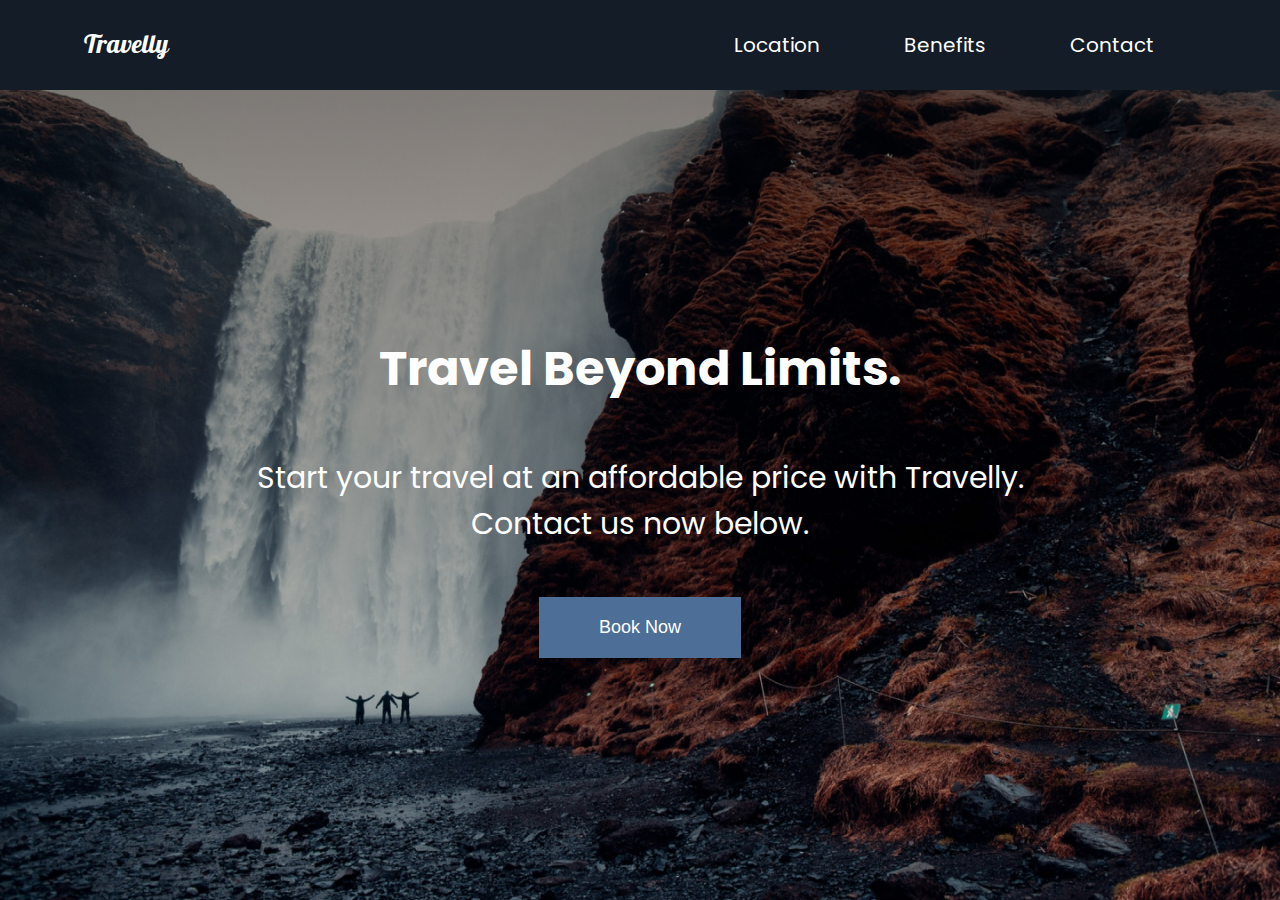
==== index.html @ 30d03975 "Nav and Hero" ====
<!DOCTYPE html>
<html lang="en">

    <head>
        <meta charset="UTF-8" />
        <meta http-equiv="X-UA-Compatible" content="IE=edge" />
        <meta name="viewport" content="width=device-width, initial-scale=1.0">
        <meta name="description" content="Travel is a travel agency website that helps you pick out your vacations." />

        <meta name="robots" content="index,follow" />
        <link rel="icon" href="./icons/travel.svg" />
        <link rel="preconnect" href="https://fonts.googleapis.com">
        <link rel="preconnect" href="https://fonts.gstatic.com" crossorigin>
        <link href="https://fonts.googleapis.com/css2?family=Pattaya&family=Poppins:wght@400;500&display=swap"
            rel="stylesheet">
        <link rel="stylesheet" href="./style.css" />
        <title>Travelly | Travelling Agency</title>
    </head>

    <body>
        <header class="main-head">
            <nav>
                <h1 id="Logo">Travelly</h1>
                <ul>
                    <li><a href="#locations">Location</a></li>
                    <li><a href="#benefits">Benefits</a></li>
                    <li><a href="#contact">Contact</a></li>
                </ul>
            </nav>
        </header>
        <section class="hero">
            <h2>Travel Beyond Limits.</h2>
            <h3>
                Start your travel at an affordable price with Travelly.<br> Contact us now below.
            </h3>
            <button>Book Now</button>
        </section>
    </body>

</html>
---- style.css ----
/*Global style */
* {
  margin: 0;
  padding: 0;
  box-sizing: border-box;
}

html {
  font-size: 62.5%;
}
body{
  font-family: "Poppins",sans-serif;
}

h1 {
  font-size: 2.6rem;
}
li,
button,
label,
input,
p {
  font-size: 2rem;
}
h2 {
  font-size: 4.8rem;
}
h3 {
  font-size: 3rem;
  font-weight: normal;
}
h4,
h5 {
  font-size: 2rem;
}
a {
  color: white;
  text-decoration: none;
}
button{
  padding: 2rem 6rem;
  background: #4c6e97;
  border: none;
  color: white;
  font-size: 1.8rem;
  cursor: pointer;
}

/* Nav section with Hero */

.main-head {
  background-color: #131c27;
  color: white;
}
nav {
  display: flex;
  width: 90%;
  margin: auto;
  padding: 2rem;
  min-height: 10vh;
  align-items: center;
  flex-wrap: wrap;
}

nav ul {
  display: flex;
  flex: 1 1 40rem;
  justify-content: space-around;
  align-items: center;
  list-style: none;
}
#Logo {
  flex: 2 1 40rem;
  font-family: "Pattaya",sans-serif;
  font-weight: 400;
}

.hero{
  min-height: 90vh;
  background: linear-gradient(rgba(0,0,0,0.5),transparent),url('./img/landing-page.jpg');
  background-repeat: no-repeat;
  background-size: cover;
  background-position: center;
  color: white;
  display: flex;
  flex-direction: column;
  justify-content: center;
  align-items: center;
  text-align: center;
}
.hero h3{
  padding: 5rem;
}

@media  screen and (max-width:932px) {
  html{
    font-size: 45%;
  }
  nav{
    text-align: center;
  }
  #Logo{
    padding: 2rem;
  }
}
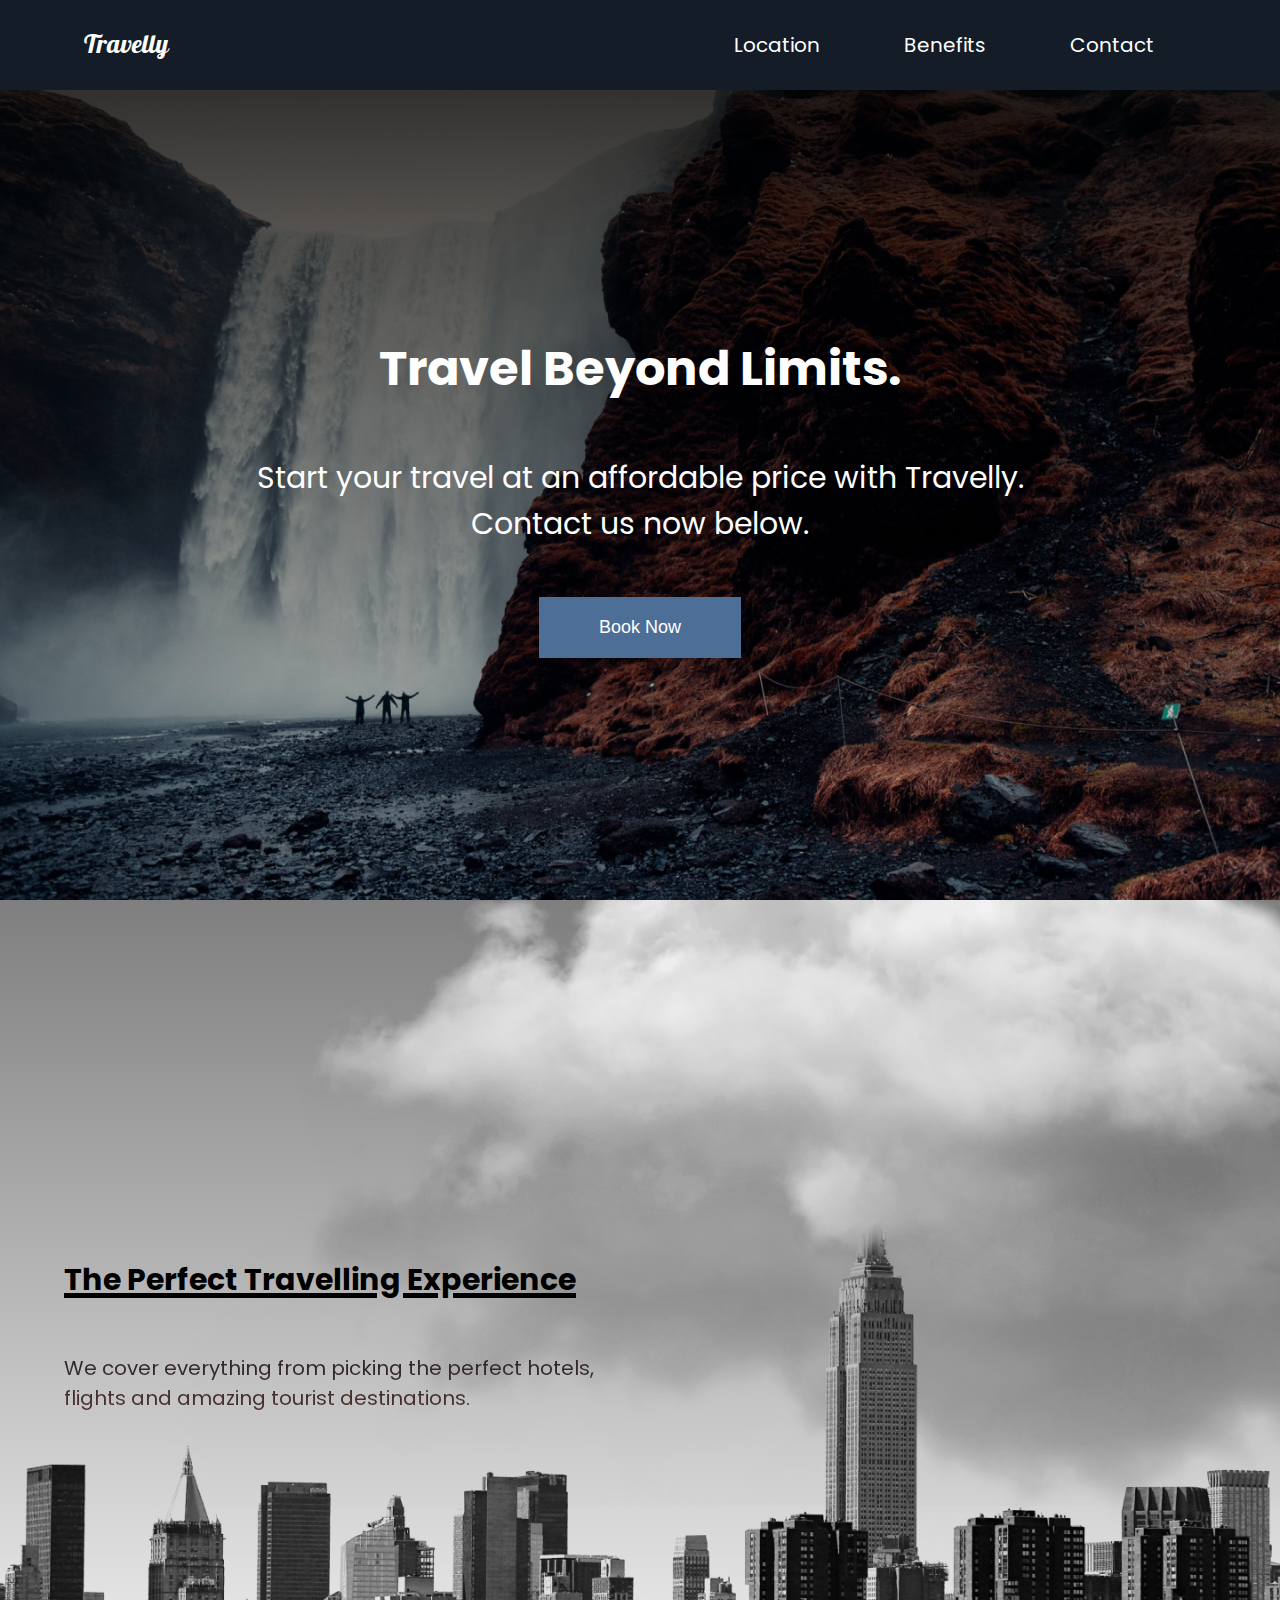
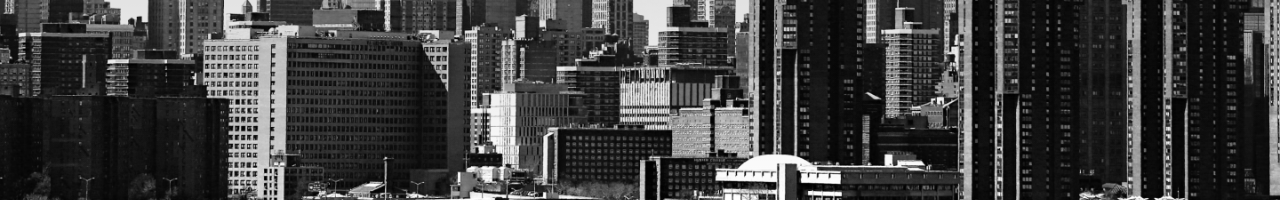
==== commit e5cd8ef8: "Location section update" ====
--- a/index.html
+++ b/index.html
@@ -18,6 +18,7 @@
     </head>
 
     <body>
+        <!--Nav Section Start-->
         <header class="main-head">
             <nav>
                 <h1 id="Logo">Travelly</h1>
@@ -28,6 +29,9 @@
                 </ul>
             </nav>
         </header>
+        <!--Nav Section Ends-->
+       
+        <!--Hero Section Start-->
         <section class="hero">
             <h2>Travel Beyond Limits.</h2>
             <h3>
@@ -35,6 +39,19 @@
             </h3>
             <button>Book Now</button>
         </section>
+        <!--Hero Section Ends-->
+
+        <!--City Section Start-->
+        <section id="locations">
+            <header class="locations-head">
+                <h2>The Perfect Travelling Experience</h2>
+                <h3>We cover everything from picking the perfect hotels, <br />
+                flights and amazing tourist destinations.</h3>
+                <img src="./img/cloud.png" class="moving-cloud-1 cloud" />
+                <img src="./img/cloud.png" class="moving-cloud-2 cloud" />
+            </header>
+        </section>
+        <!--City Section Ends-->
     </body>
 
 </html>--- a/style.css
+++ b/style.css
@@ -8,8 +8,8 @@
 html {
   font-size: 62.5%;
 }
-body{
-  font-family: "Poppins",sans-serif;
+body {
+  font-family: "Poppins", sans-serif;
 }
 
 h1 {
@@ -31,13 +31,13 @@
 }
 h4,
 h5 {
-  font-size: 2rem;
+  font-size: 2.8rem;
 }
 a {
   color: white;
   text-decoration: none;
 }
-button{
+button {
   padding: 2rem 6rem;
   background: #4c6e97;
   border: none;
@@ -51,6 +51,9 @@
 .main-head {
   background-color: #131c27;
   color: white;
+  position: sticky;
+  top: 0px;
+  z-index: 3;
 }
 nav {
   display: flex;
@@ -71,13 +74,14 @@
 }
 #Logo {
   flex: 2 1 40rem;
-  font-family: "Pattaya",sans-serif;
+  font-family: "Pattaya", sans-serif;
   font-weight: 400;
 }
 
-.hero{
+.hero {
   min-height: 90vh;
-  background: linear-gradient(rgba(0,0,0,0.5),transparent),url('./img/landing-page.jpg');
+  background: linear-gradient(rgba(0, 0, 0, 0.8), transparent),
+    url("./img/landing-page.jpg");
   background-repeat: no-repeat;
   background-size: cover;
   background-position: center;
@@ -88,18 +92,71 @@
   align-items: center;
   text-align: center;
 }
-.hero h3{
+.hero h3 {
   padding: 5rem;
 }
 
-@media  screen and (max-width:932px) {
-  html{
+/* The location sections */
+#locations {
+  min-height: 100vh;
+  background: linear-gradient(rgba(0, 0, 0, 0.5), transparent),
+    url("./img/new-york-page.png");
+  background-size: cover;
+  background-position: center;
+  display: flex;
+  align-items: center;
+  position: relative;
+  overflow: hidden;
+}
+
+.locations-head {
+  width: 90%;
+  margin: auto;
+  /*Testing margin width
+  background: lightblue;
+  */
+}
+
+.locations-head h2 {
+  font-size: 3rem;
+  padding: 1rem 0rem;
+  text-decoration: underline;
+  text-decoration-thickness: 0.5rem;
+}
+
+.locations-head h3 {
+  font-size: 2rem;
+  padding: 4rem 0rem;
+  background: linear-gradient(#131c27, #663b34);
+  background-clip: text;
+  -webkit-text-fill-color: transparent;
+}
+
+/*Clouds */
+.cloud {
+  position: absolute;
+  top: 0%;
+  right: 0%;
+}
+/*
+.moving-cloud-1 {
+}
+*/
+.moving-cloud-2 {
+  top: 20%;
+  z-index: -1;
+  opacity: 0.6;
+}
+
+/* The media query */
+@media screen and (max-width: 932px) {
+  html {
     font-size: 45%;
   }
-  nav{
+  nav {
     text-align: center;
   }
-  #Logo{
+  #Logo {
     padding: 2rem;
   }
-}+}
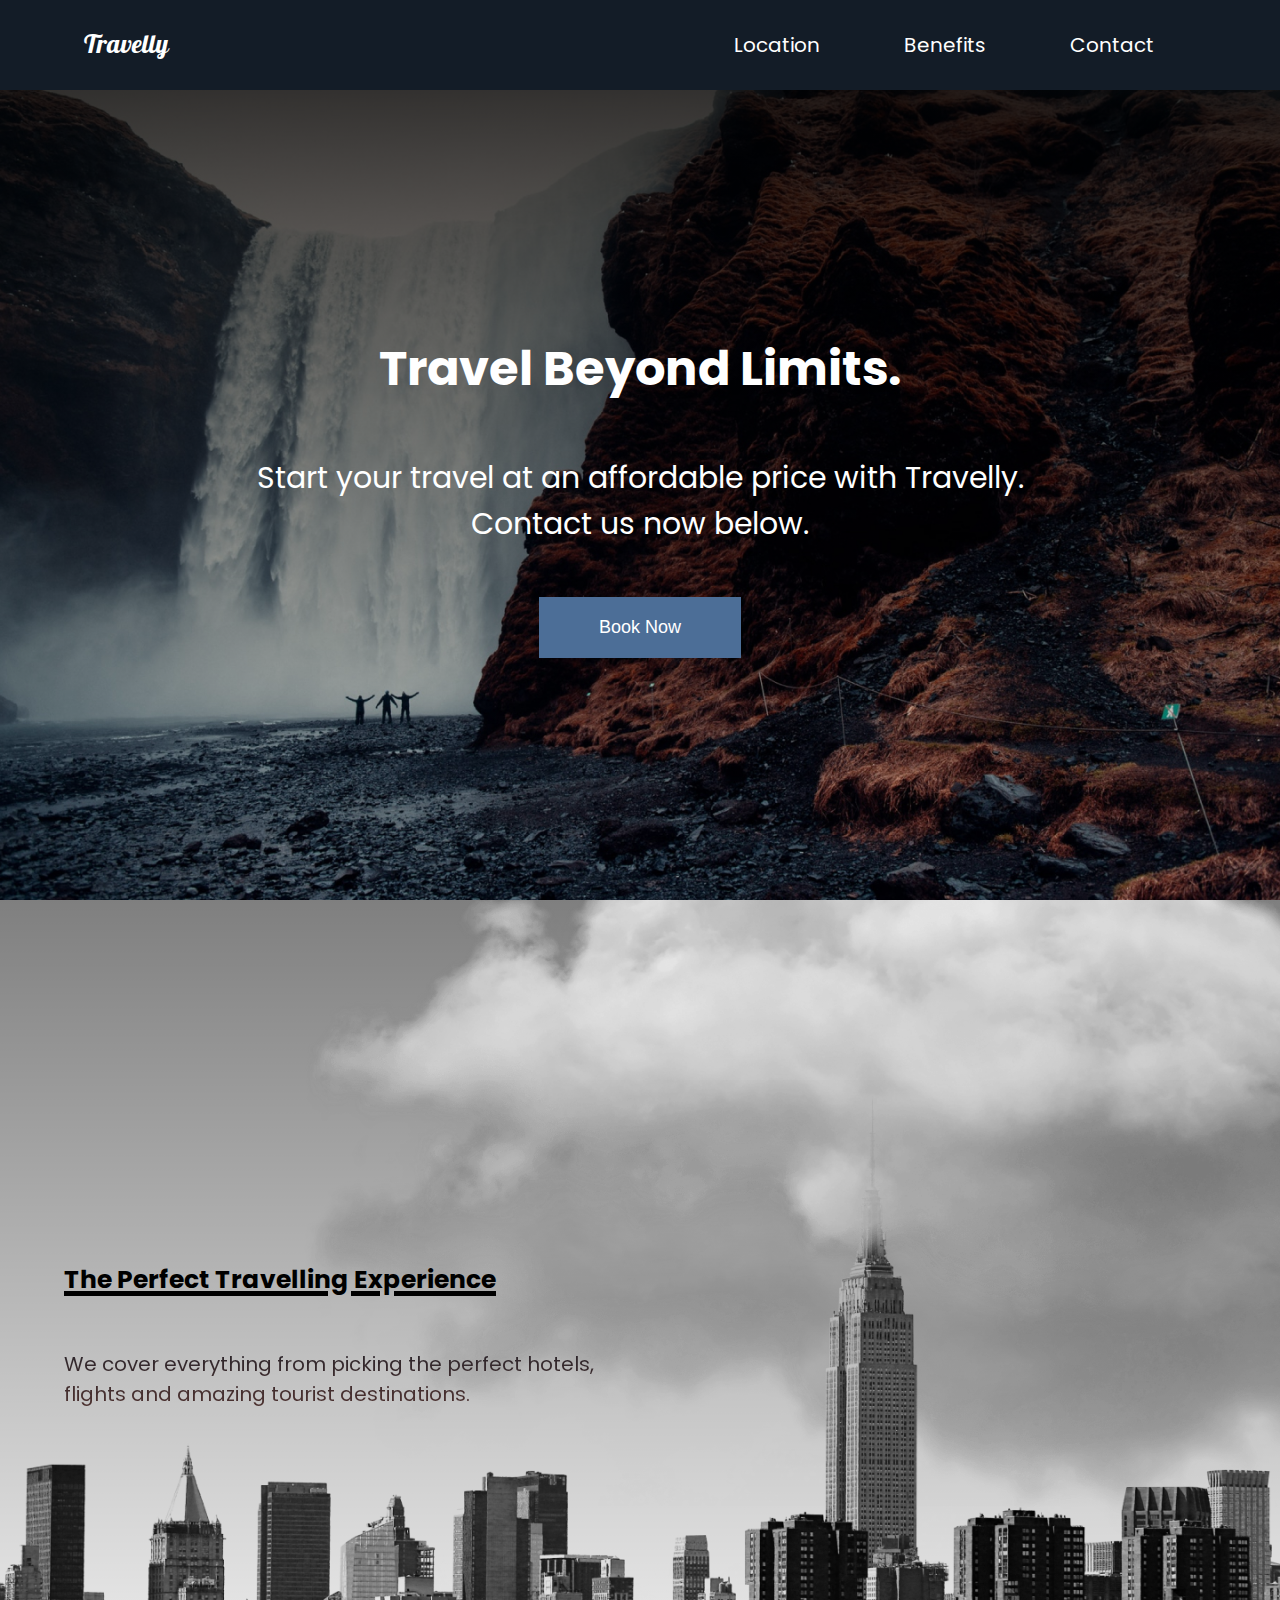
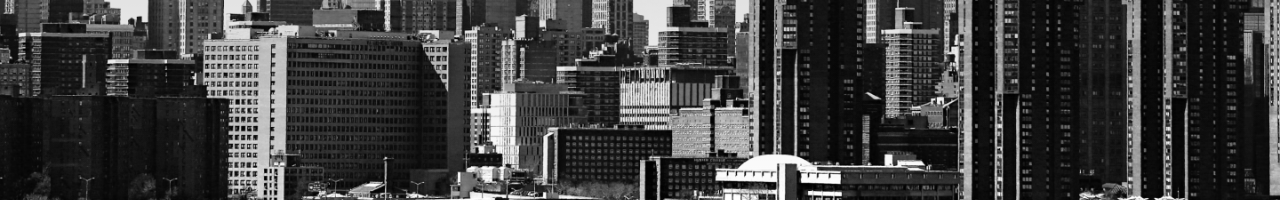
==== commit 55d6c223: "location section done" ====
--- a/index.html
+++ b/index.html
@@ -44,11 +44,12 @@
         <!--City Section Start-->
         <section id="locations">
             <header class="locations-head">
+                <img src="./img/cloud.png" class="moving-cloud-1 cloud" />
+                <img src="./img/cloud.png" class="moving-cloud-2 cloud" />
                 <h2>The Perfect Travelling Experience</h2>
                 <h3>We cover everything from picking the perfect hotels, <br />
                 flights and amazing tourist destinations.</h3>
-                <img src="./img/cloud.png" class="moving-cloud-1 cloud" />
-                <img src="./img/cloud.png" class="moving-cloud-2 cloud" />
+
             </header>
         </section>
         <!--City Section Ends-->
--- a/style.css
+++ b/style.css
@@ -44,6 +44,10 @@
   color: white;
   font-size: 1.8rem;
   cursor: pointer;
+}
+
+button:hover {
+  background: #27394e;
 }
 
 /* Nav section with Hero */
@@ -118,7 +122,7 @@
 }
 
 .locations-head h2 {
-  font-size: 3rem;
+  font-size: 2.5rem;
   padding: 1rem 0rem;
   text-decoration: underline;
   text-decoration-thickness: 0.5rem;
@@ -138,14 +142,26 @@
   top: 0%;
   right: 0%;
 }
-/*
+
 .moving-cloud-1 {
+  opacity: 0.9;
+  animation: cloudAnimation 4s infinite alternate ease-in-out;
 }
-*/
+
 .moving-cloud-2 {
   top: 20%;
   z-index: -1;
   opacity: 0.6;
+  animation: cloudAnimation 5s infinite alternate ease-in-out;
+}
+
+@keyframes cloudAnimation {
+  from {
+    transform: translate(10%, -10%);
+  }
+  to {
+    transform: translate(0%, 0%);
+  }
 }
 
 /* The media query */
@@ -159,4 +175,17 @@
   #Logo {
     padding: 2rem;
   }
+  .cloud {
+    height: 40rem;
+  }
+  .moving-cloud-1 {
+    z-index: -1;
+  }
+  .moving-cloud-2 {
+    z-index: -2;
+  }
+  .locations-head h3 {
+    background: rgba(19, 28, 39, 0.9);
+    -webkit-text-fill-color: white;
+  }
 }
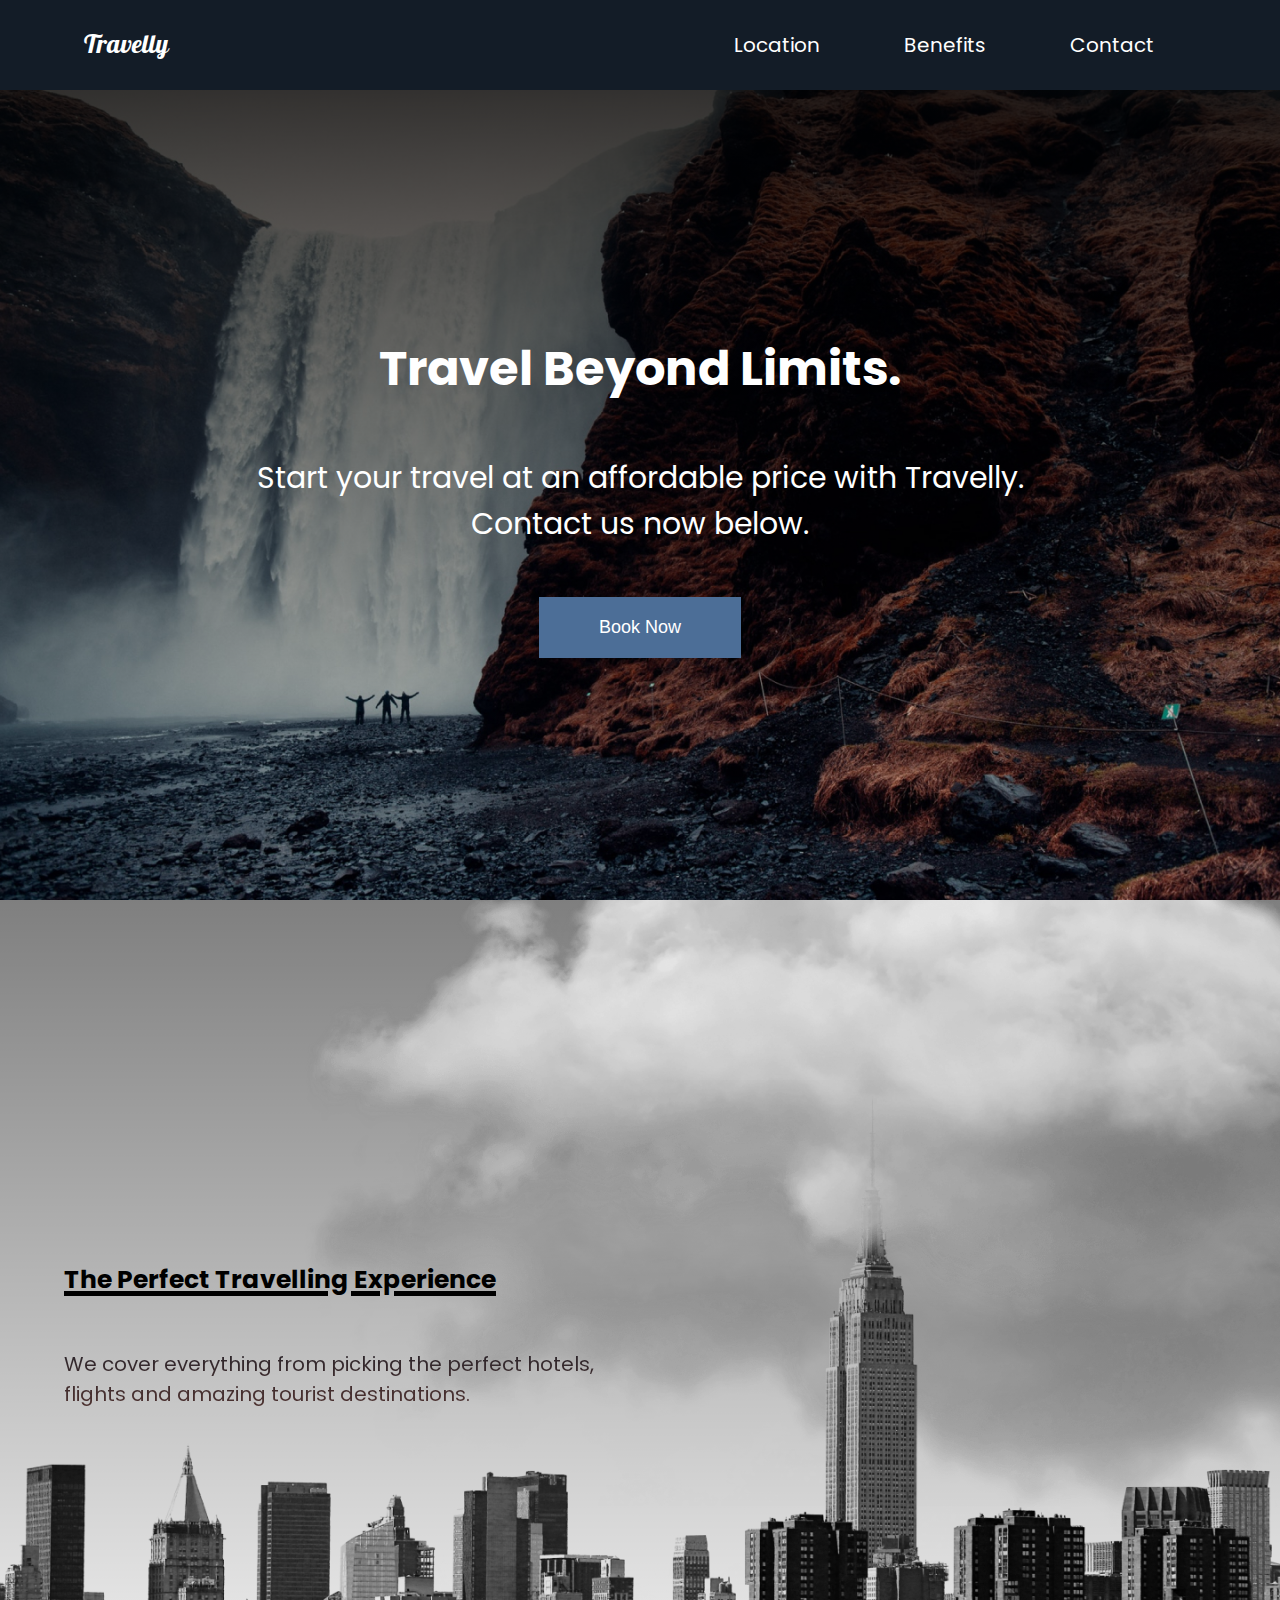
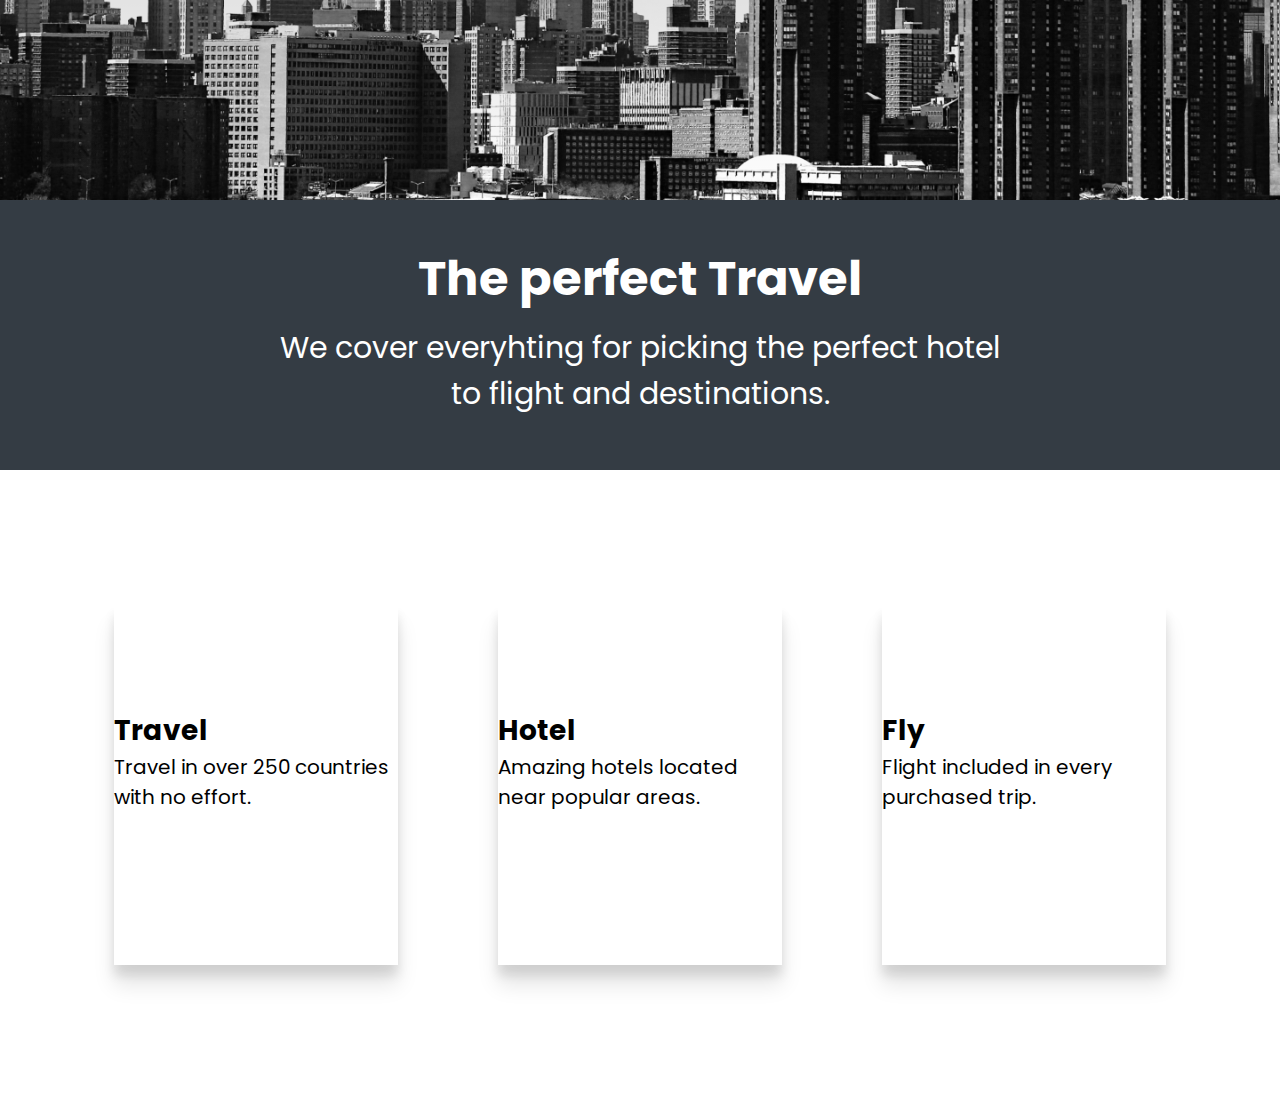
==== commit 7d372cb2: "Benefits section start" ====
--- a/index.html
+++ b/index.html
@@ -49,10 +49,45 @@
                 <h2>The Perfect Travelling Experience</h2>
                 <h3>We cover everything from picking the perfect hotels, <br />
                 flights and amazing tourist destinations.</h3>
-
             </header>
         </section>
         <!--City Section Ends-->
+        
+        <!--Benefits Section-->
+        <section class="benefits">
+            <header class="benefits-head">
+                <h2>The perfect Travel</h2>
+                <h3>
+                    We cover everyhting for picking the perfect hotel <br />
+                    to flight and destinations.
+                </h3>
+            </header>
+            <div class="cards">
+                <div class="card">
+                    <div class="card-icon">
+                        <img src="./icons/route-solid.svg" alt="">
+                    </div>
+                    <h4>Travel</h4>
+                    <p>Travel in over 250 countries with no effort.</p>
+                </div>
+                <div class="card">
+                    <div class="card-icon">
+                        <img src="./icons/bed-solid.svg" alt="">
+                    </div>
+                    <h4>Hotel</h4>
+                    <p>Amazing hotels located near popular areas.</p>
+                </div>
+                <div class="card">
+                    <div class="card-icon">
+                        <img src="./icons/plane-departure-solid.svg" alt="">
+                    </div>
+                    <h4>Fly</h4>
+                    <p>Flight included in every purchased trip.</p>
+                </div>
+            </div>
+        </section>
+        <!--Benefits Section Ends-->
+     
     </body>
 
 </html>--- a/style.css
+++ b/style.css
@@ -164,6 +164,44 @@
   }
 }
 
+/*The Benefits Section */
+.benefits-head {
+  background: #343c44;
+  padding: 3rem;
+  min-height: 30vh;
+  display: flex;
+  flex-direction: column;
+  justify-content: center;
+  align-items: center;
+  color: white;
+  text-align: center;
+}
+
+.benefits-head h3 {
+  padding: 1rem;
+}
+
+.cards {
+  width: 90%;
+  margin: auto;
+  display: flex;
+  min-height: 70vh;
+  align-items: center;
+  flex-wrap: wrap;
+}
+
+.card {
+  /*TEST: background: chocolate; */
+  flex: 1 1 25rem;
+  min-height: 40vh;
+  margin: 2rem 5rem;
+  box-shadow: 0px 10px 10px rgba(0, 0, 0, 0.1), 0px 20px 20px rgba(0, 0, 0, 0.1);
+}
+
+.card img {
+  height: 100px;
+}
+
 /* The media query */
 @media screen and (max-width: 932px) {
   html {
@@ -186,6 +224,6 @@
   }
   .locations-head h3 {
     background: rgba(19, 28, 39, 0.9);
-    -webkit-text-fill-color: white;
-  }
-}
+    -webkit-text-fll-color: white;
+  }
+}
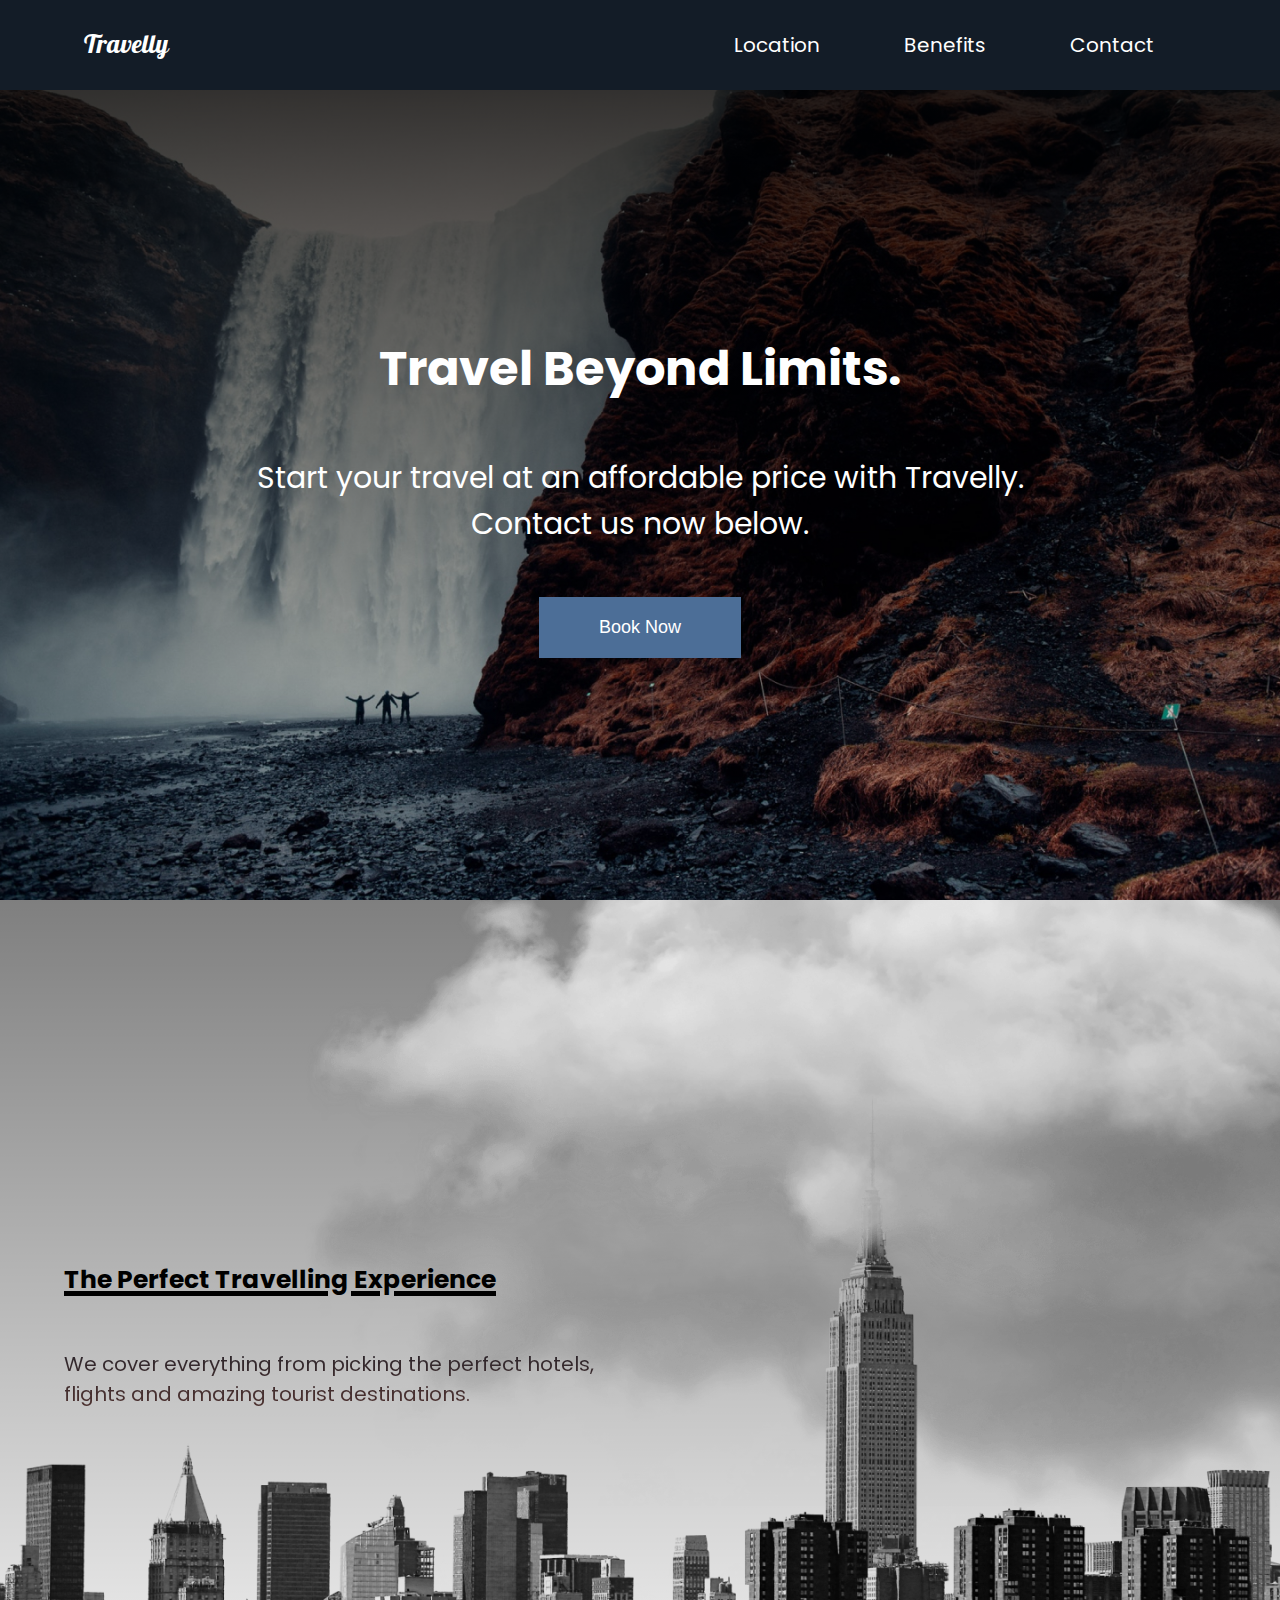
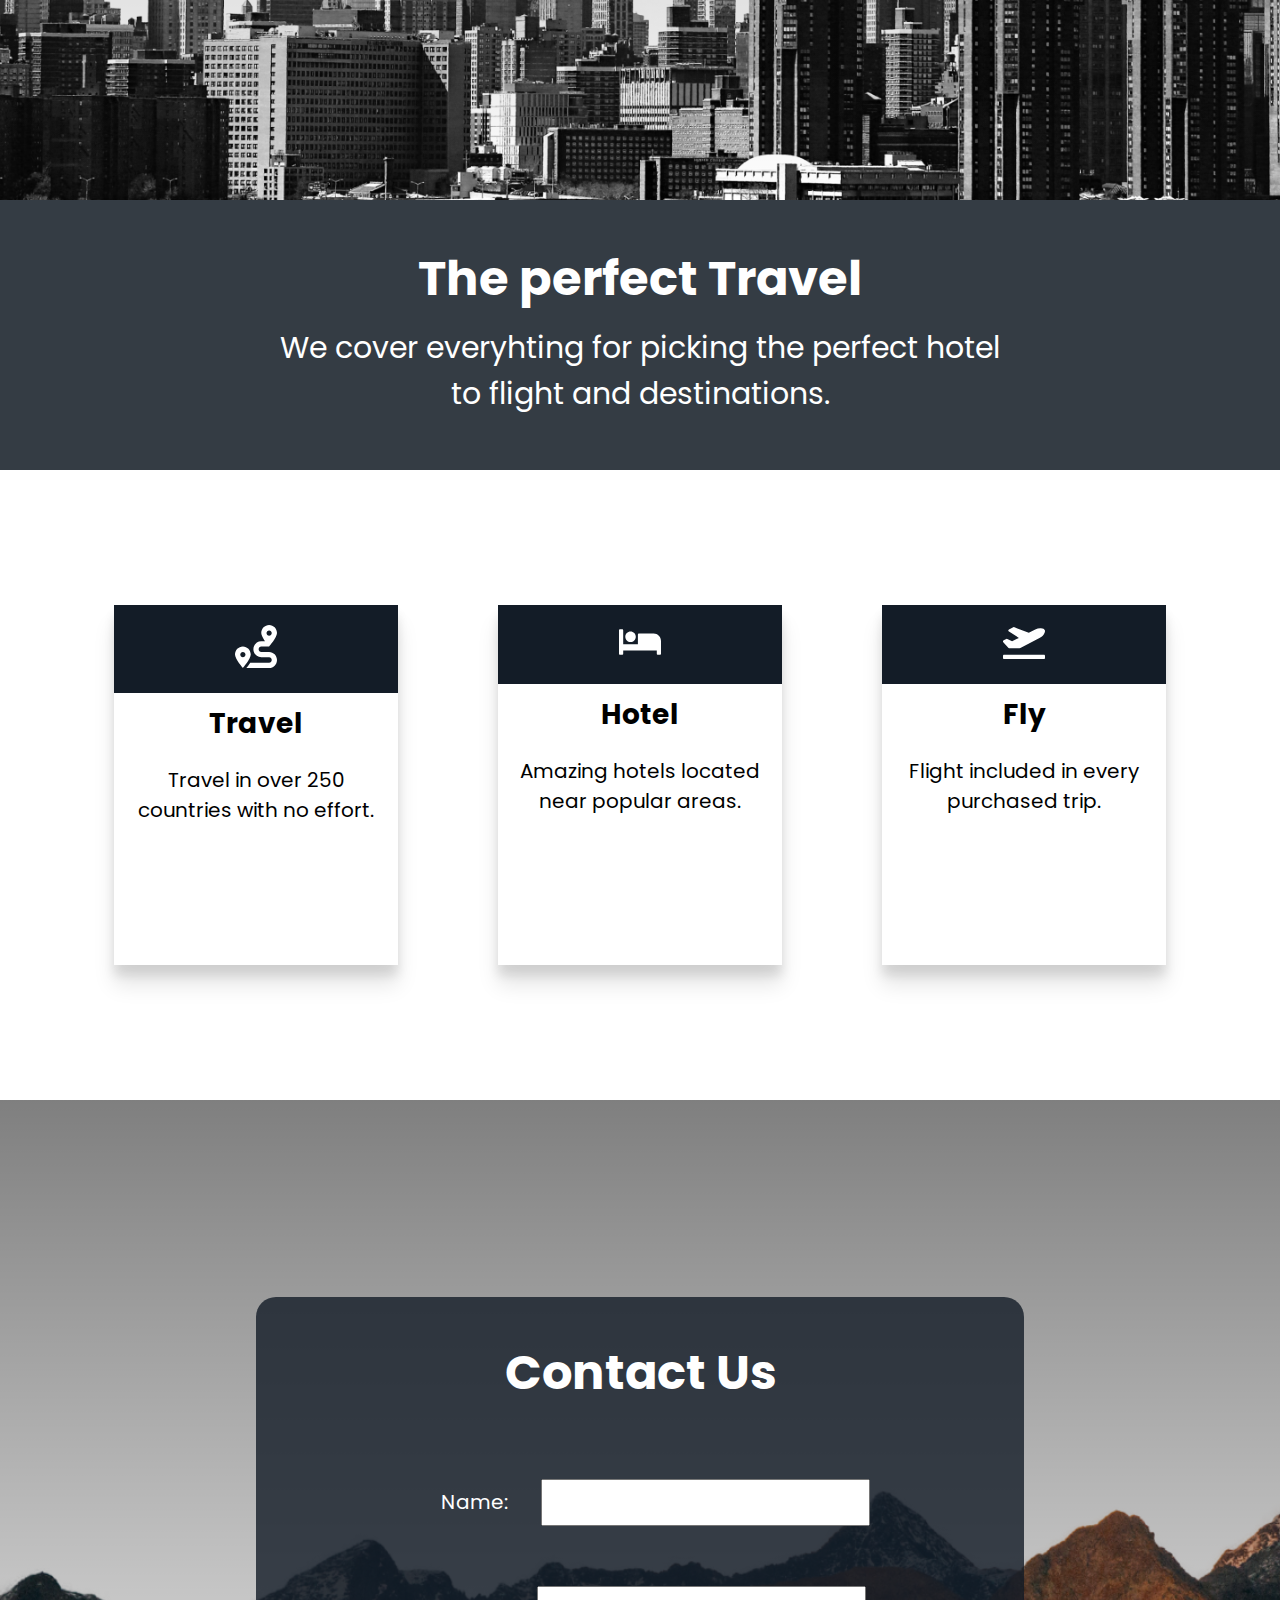
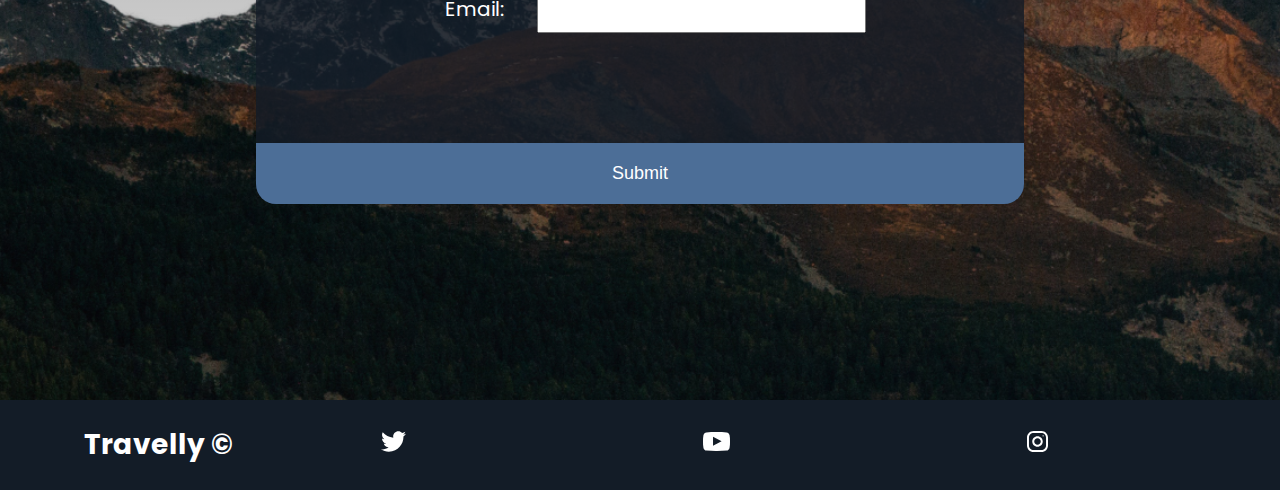
==== commit 569bd559: "Contact Section Added" ====
--- a/index.html
+++ b/index.html
@@ -87,7 +87,45 @@
             </div>
         </section>
         <!--Benefits Section Ends-->
-     
+        
+        <!--Contact Section-->
+        <section id="contact">
+            <div class="form-wrapper">
+                <header class="form-head">
+                    <h2>Contact Us</h2>
+                </header>
+                <form>
+                    <div class="name-form">
+                        <label for="name">Name:</label>
+                        <input type="text" name="name" required />
+                    </div>
+                    <div class="email-form">
+                        <label for="email">Email:</label>
+                        <input type="email" name="email" required />
+                    </div>
+                    <button type="submit">Submit</button>
+                </form>
+            </div>
+        </section>
+        <!--Contact Section end-->
+        <footer>
+            <div class="footer-wrapper">
+                <h5>
+                    Travelly &copy;
+                </h5>
+                <ul>
+                    <li>
+                        <a href="#"><img src="./icons/twitter.svg" alt=""></a>
+                    </li>
+                    <li>
+                        <a href="#"><img src="./icons/youtube.svg" alt=""></a>
+                    </li>
+                    <li>
+                        <a href="#"><img src="./icons/instagram.svg" alt=""></a>
+                    </li>
+                </ul>
+            </div>
+        </footer>
     </body>
 
 </html>--- a/style.css
+++ b/style.css
@@ -192,6 +192,7 @@
 
 .card {
   /*TEST: background: chocolate; */
+  text-align: center;
   flex: 1 1 25rem;
   min-height: 40vh;
   margin: 2rem 5rem;
@@ -199,7 +200,87 @@
 }
 
 .card img {
-  height: 100px;
+  max-width: 15%;
+  margin: 2rem;
+}
+
+.card-icon {
+  background: #131c27;
+}
+
+.card h4,
+.card p {
+  padding: 1rem;
+}
+
+/*Contact Section */
+#contact {
+  min-height: 100vh;
+  background: linear-gradient(rgba(0, 0, 0, 0.5), transparent),
+    url("./img/contact-mountain.png");
+  background-size: cover;
+  background-repeat: no-repeat;
+  display: flex;
+  align-items: center;
+  justify-content: center;
+}
+
+.form-wrapper {
+  background: rgba(19, 28, 39, 0.8);
+  width: 60%;
+  color: white;
+  border-radius: 20px;
+}
+
+.form-head {
+  text-align: center;
+  padding: 4rem;
+}
+
+.name-form,
+.email-form {
+  padding: 3rem;
+  text-align: center;
+}
+
+.form-wrapper label {
+  margin: 0rem 3rem;
+}
+
+.form-wrapper button {
+  width: 100%;
+  padding: 2rem;
+  margin-top: 8rem;
+  border-bottom-left-radius: 20px;
+  border-bottom-right-radius: 20px;
+}
+
+.form-wrapper input {
+  padding: 1rem 3rem;
+}
+
+/*Footer Section */
+footer {
+  color: white;
+  background: rgba(19, 28, 39, 1);
+}
+
+.footer-wrapper {
+  display: flex;
+  padding: 2rem;
+  width: 90%;
+  margin: auto;
+  align-items: center;
+  min-height: 10vh;
+  flex-wrap: wrap;
+}
+
+footer ul {
+  display: flex;
+  list-style: none;
+  flex: 1 1 40rem;
+  justify-content: space-around;
+  align-items: center;
 }
 
 /* The media query */
@@ -226,4 +307,13 @@
     background: rgba(19, 28, 39, 0.9);
     -webkit-text-fll-color: white;
   }
-}
+  .form-wrapper {
+    width: 100%;
+  }
+  footer {
+    text-align: center;
+  }
+  footer h5 {
+    padding-bottom: 3rem;
+  }
+}
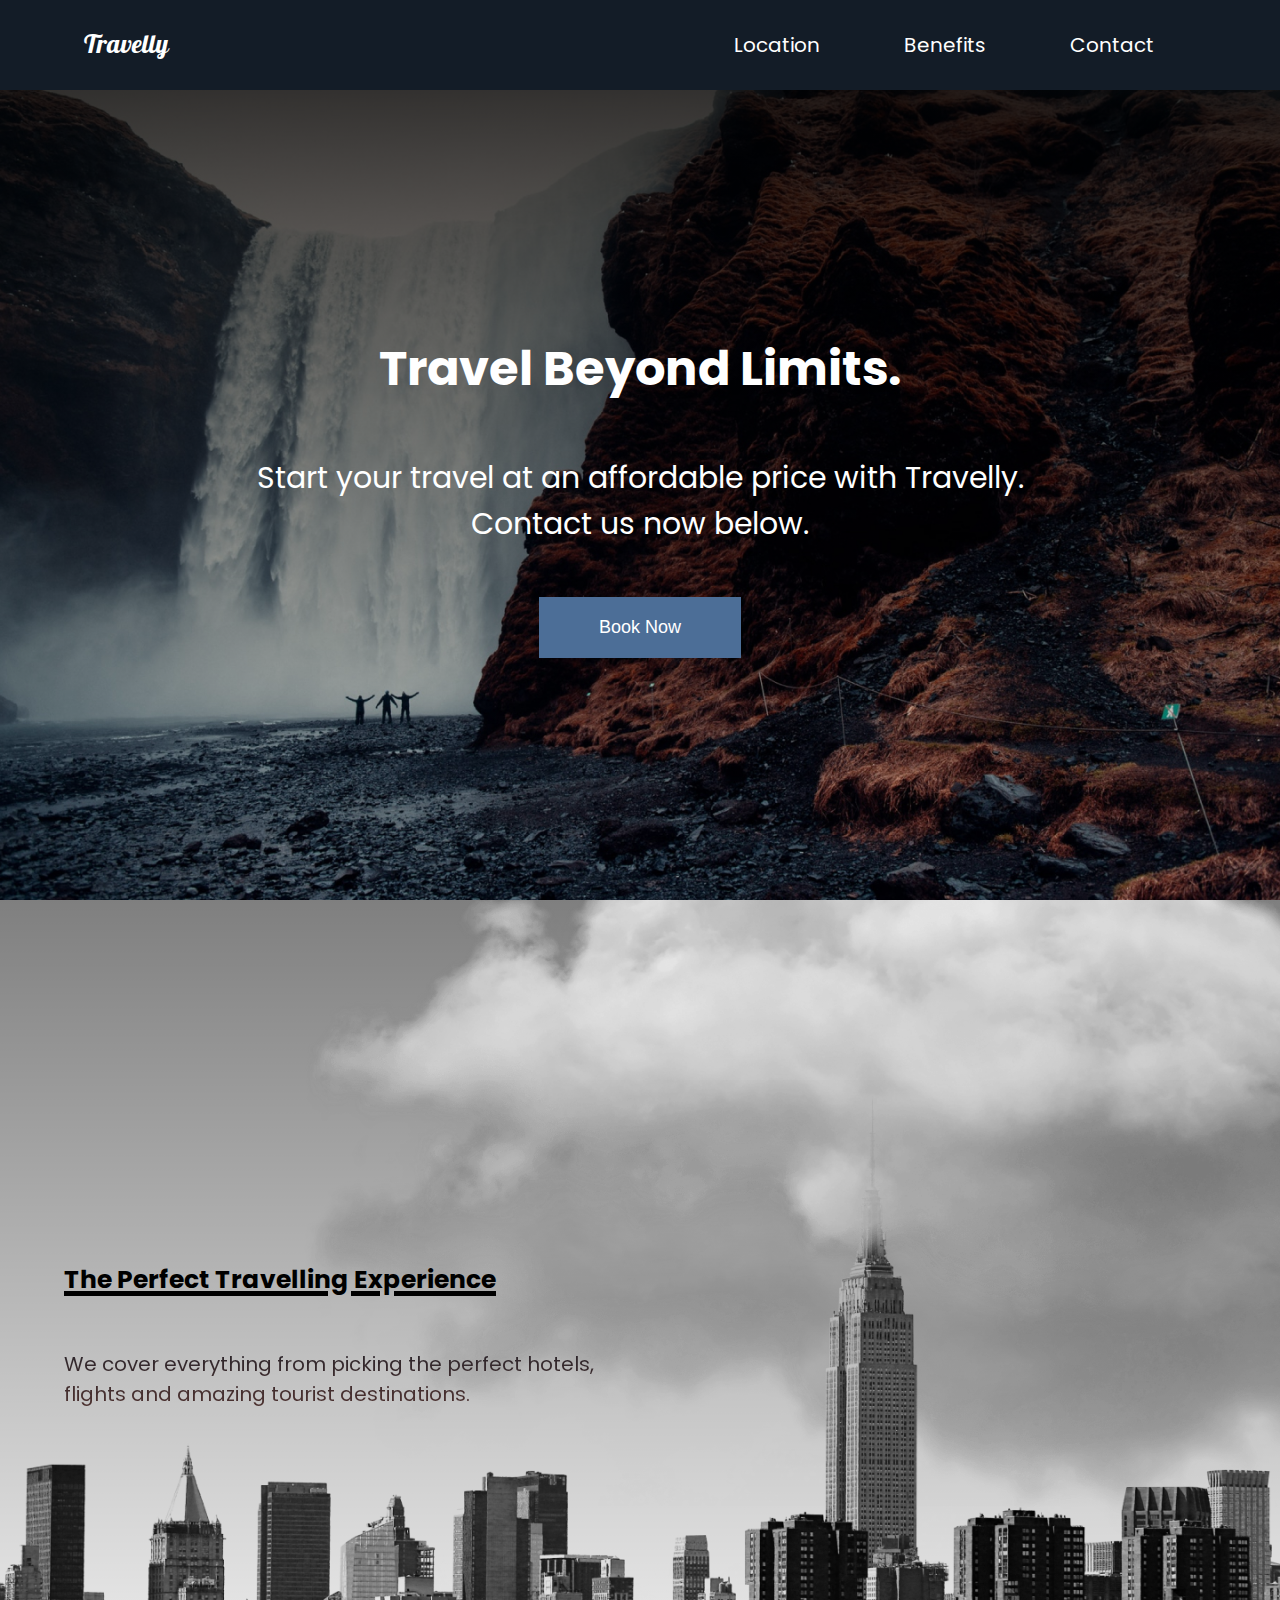
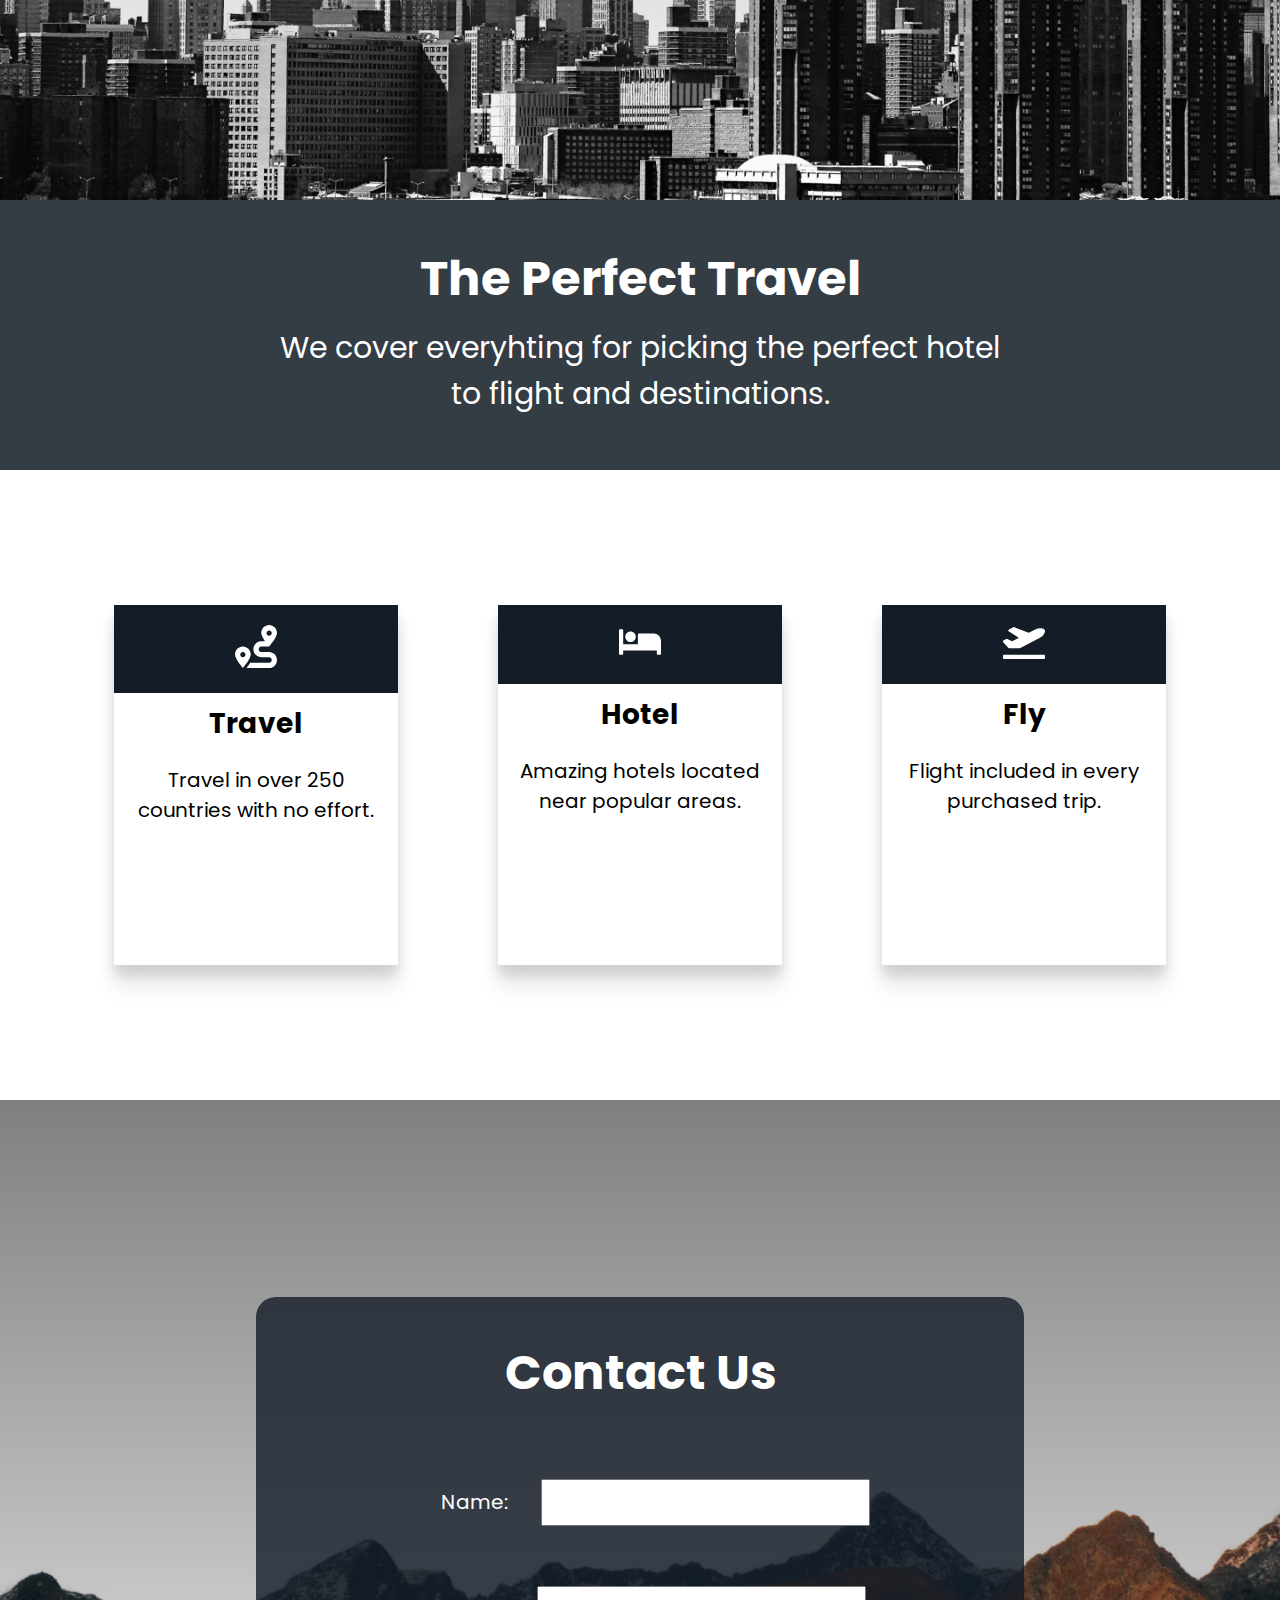
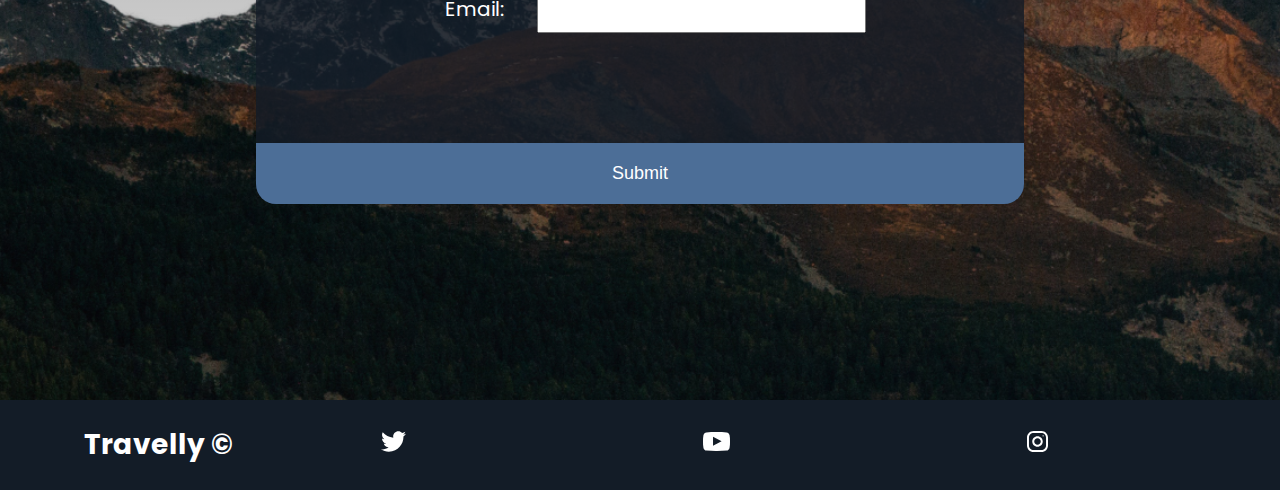
==== commit bccbcb47: "Accesibility and Errors" ====
--- a/index.html
+++ b/index.html
@@ -21,7 +21,11 @@
         <!--Nav Section Start-->
         <header class="main-head">
             <nav>
-                <h1 id="Logo">Travelly</h1>
+                <h1 id="Logo">
+                    <a href="#">
+                        Travelly
+                    </a>
+                </h1>
                 <ul>
                     <li><a href="#locations">Location</a></li>
                     <li><a href="#benefits">Benefits</a></li>
@@ -31,13 +35,18 @@
         </header>
         <!--Nav Section Ends-->
        
+        <main>
         <!--Hero Section Start-->
         <section class="hero">
             <h2>Travel Beyond Limits.</h2>
             <h3>
                 Start your travel at an affordable price with Travelly.<br> Contact us now below.
             </h3>
-            <button>Book Now</button>
+                <a href="./book_now.html">
+                   <button>
+                        Book Now
+                   </button>
+                </a>
         </section>
         <!--Hero Section Ends-->
 
@@ -54,9 +63,9 @@
         <!--City Section Ends-->
         
         <!--Benefits Section-->
-        <section class="benefits">
+        <section id="benefits">
             <header class="benefits-head">
-                <h2>The perfect Travel</h2>
+                <h2>The Perfect Travel</h2>
                 <h3>
                     We cover everyhting for picking the perfect hotel <br />
                     to flight and destinations.
@@ -94,34 +103,44 @@
                 <header class="form-head">
                     <h2>Contact Us</h2>
                 </header>
-                <form>
+                <form action="https://formspree.io/f/xnqlzbll" method="POST"">
                     <div class="name-form">
                         <label for="name">Name:</label>
-                        <input type="text" name="name" required />
+                        <input id="name" type="text" name="name" required />
                     </div>
                     <div class="email-form">
                         <label for="email">Email:</label>
-                        <input type="email" name="email" required />
+                        <input id="email" type="email" name="_replyto" required>
                     </div>
-                    <button type="submit">Submit</button>
+                    <button value="send" type="submit">Submit</button>
                 </form>
             </div>
         </section>
         <!--Contact Section end-->
+        </main>
+
         <footer>
             <div class="footer-wrapper">
                 <h5>
-                    Travelly &copy;
+                    <a href="#">
+                        Travelly &copy;
+                    </a>
                 </h5>
                 <ul>
                     <li>
-                        <a href="#"><img src="./icons/twitter.svg" alt=""></a>
+                        <a href="https://twitter.com/L3O_BARRI3nT0S" title="twitter-social-media" target="_blank" rel="noopener noreferrer">
+                            <img src="./icons/twitter.svg" alt="twitter-social-media">
+                        </a>
                     </li>
                     <li>
-                        <a href="#"><img src="./icons/youtube.svg" alt=""></a>
+                        <a href="https://www.youtube.com/channel/UCnLwo3-caCdv6eOjGzJ0eEg" title="youtube-social-media" target="_blank" rel="noopener noreferrer">
+                            <img src="./icons/youtube.svg" alt="youtube-social-media">
+                        </a>
                     </li>
                     <li>
-                        <a href="#"><img src="./icons/instagram.svg" alt=""></a>
+                        <a href="https://www.instagram.com/leo_barrientos182/" title="instagram-social-media" target="_blank" rel="noopener noreferrer">
+                            <img src="./icons/instagram.svg" alt="instagram-social-media">
+                        </a>
                     </li>
                 </ul>
             </div>
--- a/style.css
+++ b/style.css
@@ -283,6 +283,28 @@
   align-items: center;
 }
 
+/*Button Focus */
+button:focus {
+  background: #2c3f57;
+  outline-style: solid;
+}
+
+/*Error */
+.error {
+  display: ;
+  text-align: center;
+  justify-content: center;
+  margin: auto;
+}
+.error h2 {
+  color: red;
+}
+
+.error h3 {
+  font-size: 2.5rem;
+  padding: 1rem 0rem;
+}
+
 /* The media query */
 @media screen and (max-width: 932px) {
   html {
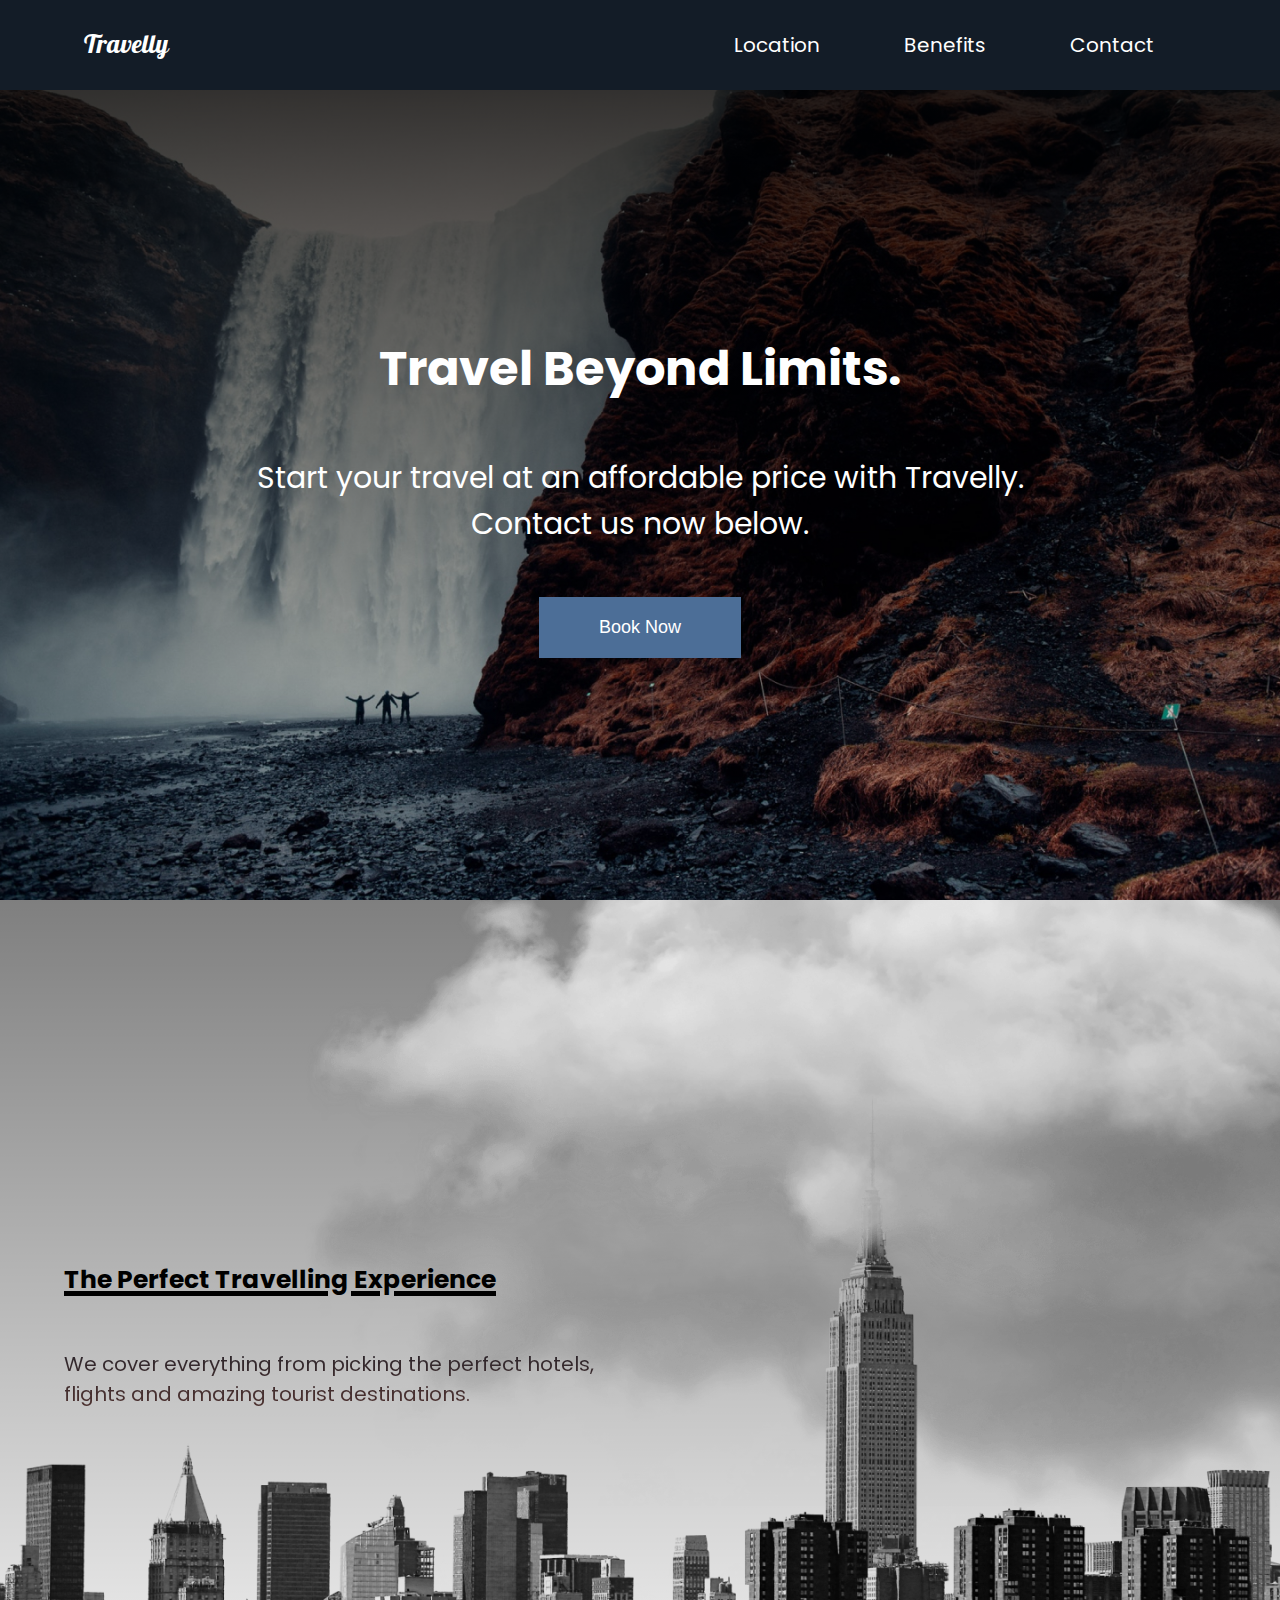
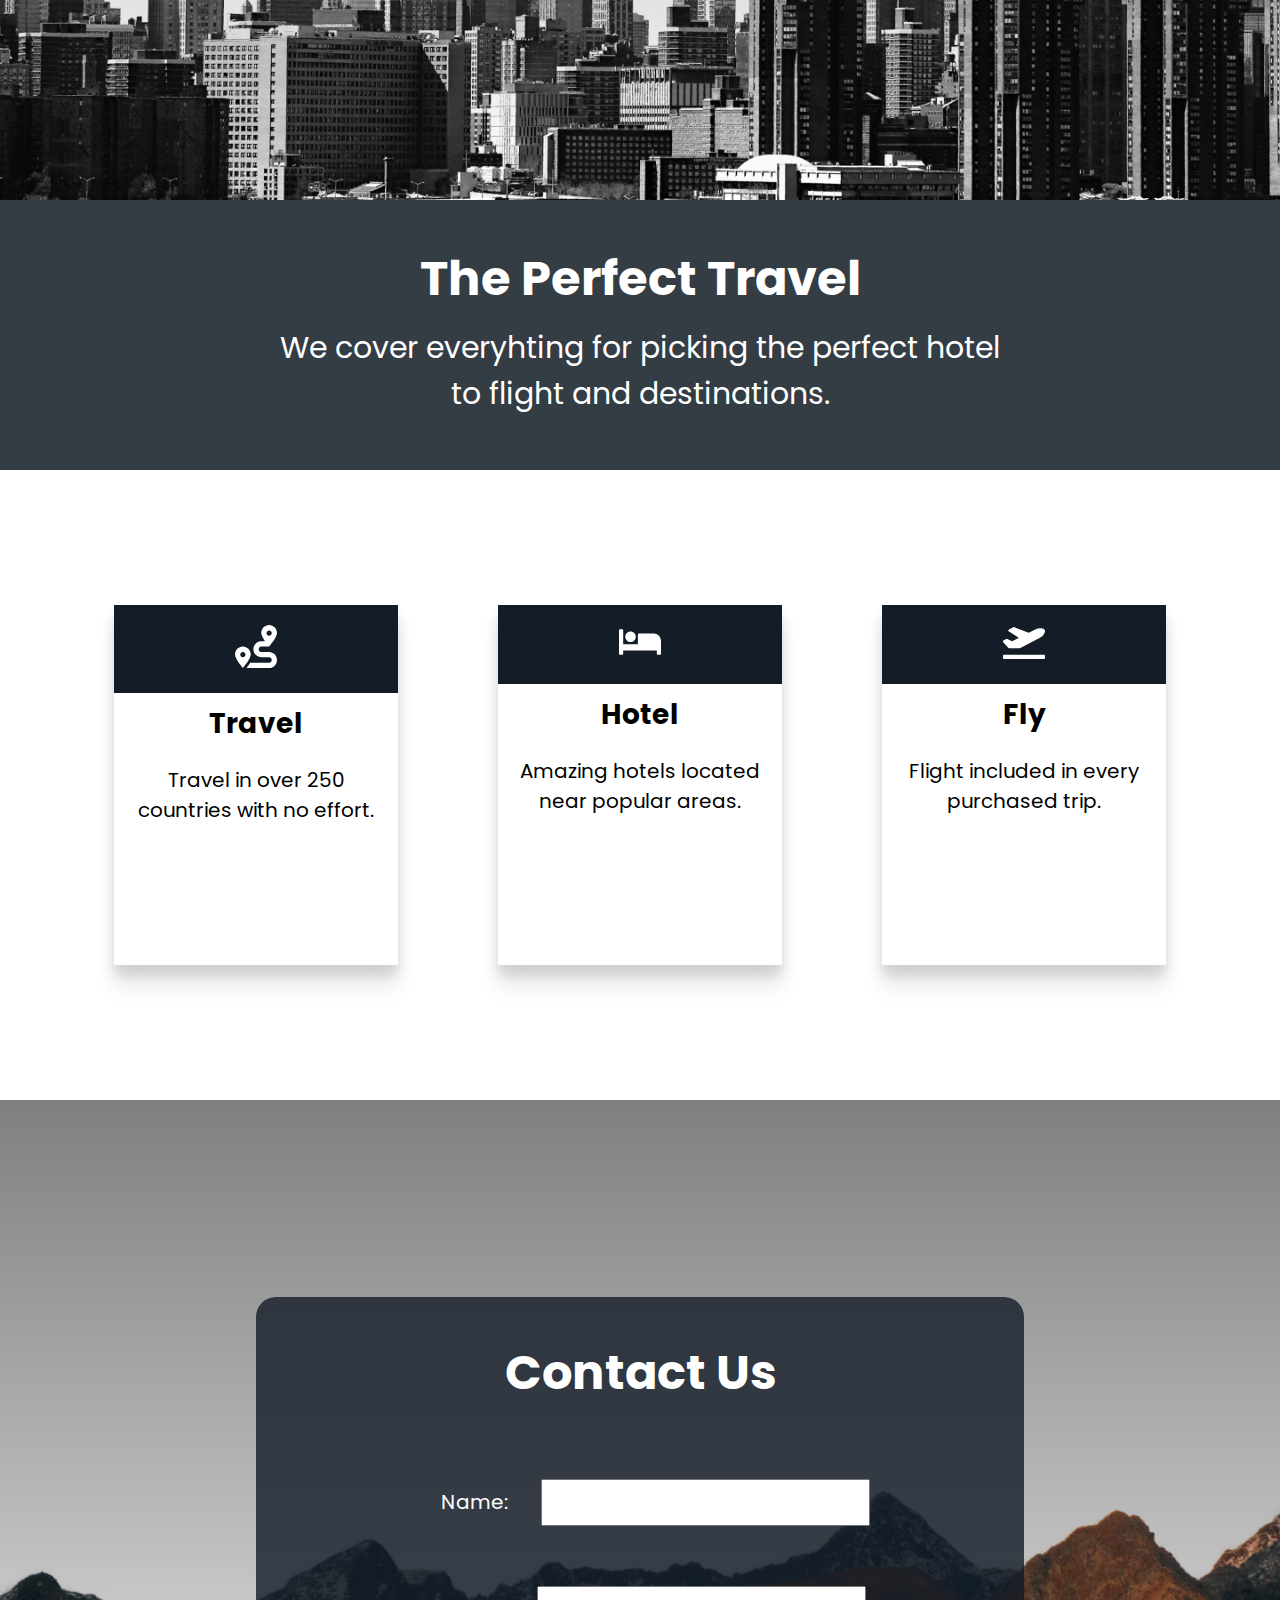
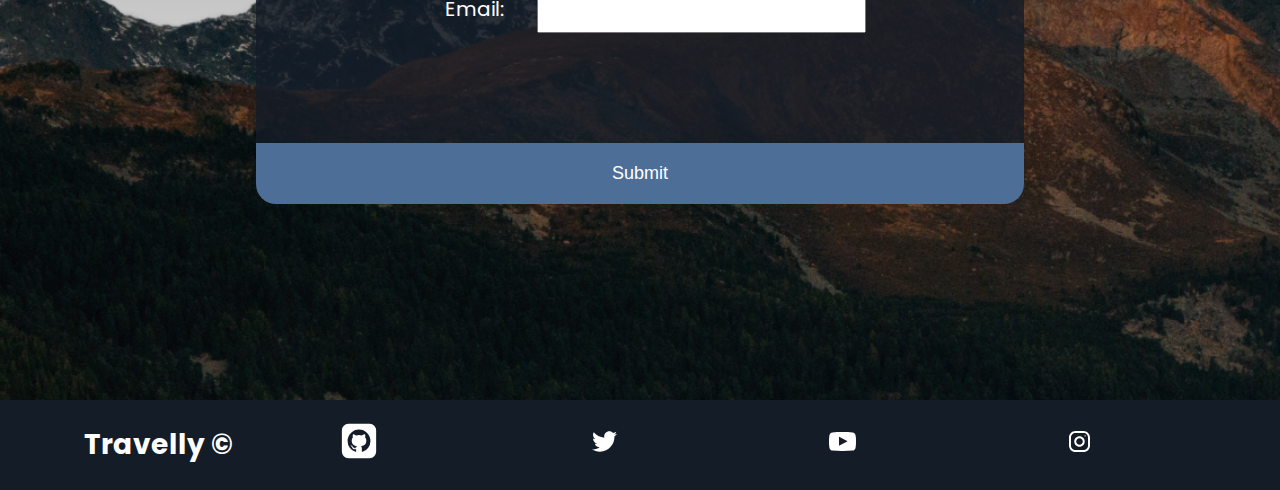
==== commit a8b0a3f2: "updates" ====
--- a/index.html
+++ b/index.html
@@ -103,7 +103,7 @@
                 <header class="form-head">
                     <h2>Contact Us</h2>
                 </header>
-                <form action="https://formspree.io/f/xnqlzbll" method="POST"">
+                <form action="https://formspree.io/f/xnqlzbll" method="POST">
                     <div class="name-form">
                         <label for="name">Name:</label>
                         <input id="name" type="text" name="name" required />
@@ -128,6 +128,11 @@
                 </h5>
                 <ul>
                     <li>
+                        <a href="https://github.com/leobarrientos02" title="github-profile" target="_blank" rel="noopener noreferrer">
+                            <img id="github" src="./icons/github-square.svg" alt="github-profile">
+                        </a>
+                    </li>  
+                    <li>
                         <a href="https://twitter.com/L3O_BARRI3nT0S" title="twitter-social-media" target="_blank" rel="noopener noreferrer">
                             <img src="./icons/twitter.svg" alt="twitter-social-media">
                         </a>
--- a/style.css
+++ b/style.css
@@ -282,6 +282,11 @@
   justify-content: space-around;
   align-items: center;
 }
+#github {
+  object-fit: cover;
+  width: 4rem;
+  height: 4rem;
+}
 
 /*Button Focus */
 button:focus {
@@ -291,7 +296,7 @@
 
 /*Error */
 .error {
-  display: ;
+  display: flex;
   text-align: center;
   justify-content: center;
   margin: auto;
